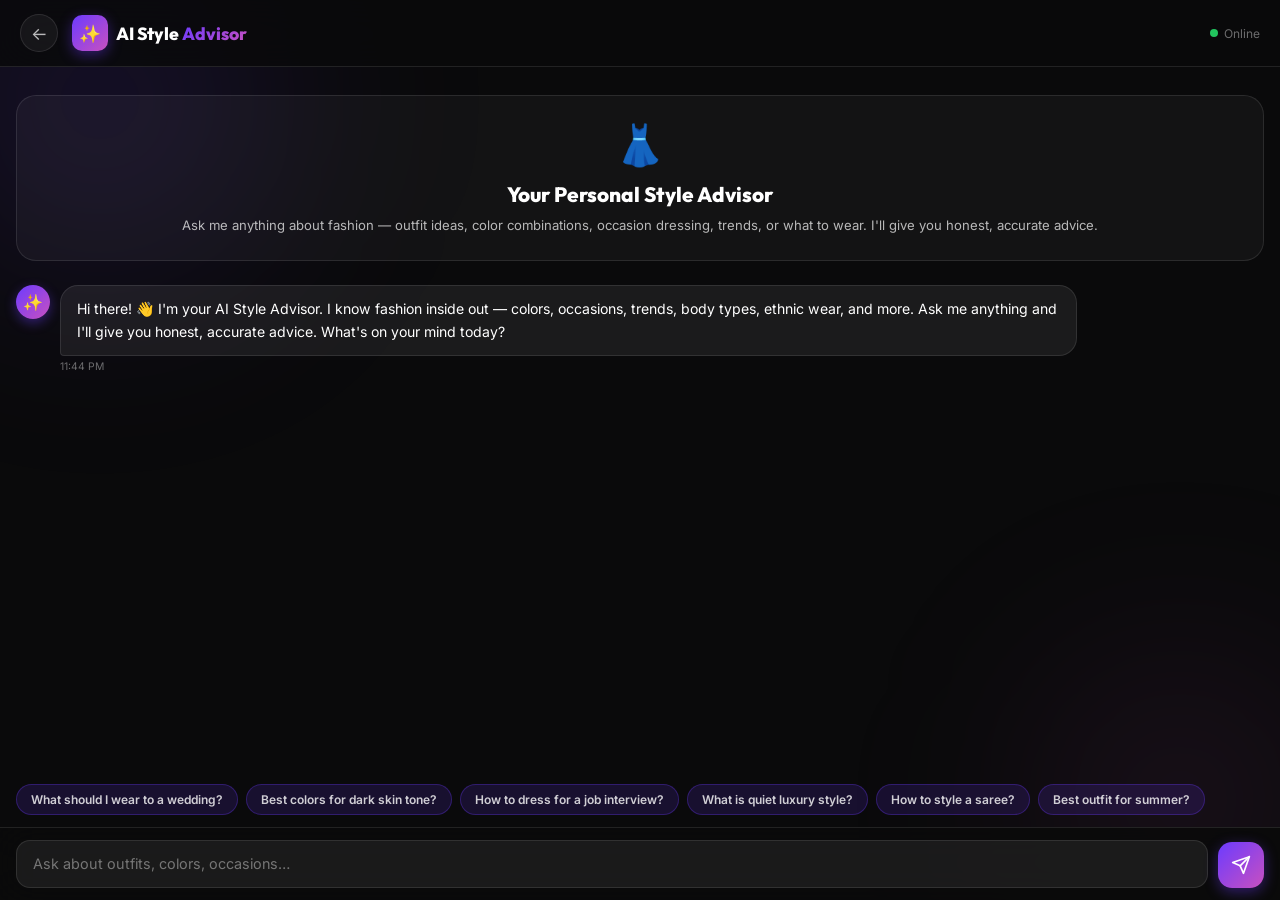
==== advisor.html @ 541b662a "✨ Add draggable AI Style Advisor chat page" ====
<!DOCTYPE html>
<html lang="en">
<head>
  <meta charset="UTF-8"/>
  <meta name="viewport" content="width=device-width, initial-scale=1.0"/>
  <title>AI Style Advisor — StyleHub</title>
  <link rel="preconnect" href="https://fonts.googleapis.com"/>
  <link href="https://fonts.googleapis.com/css2?family=Outfit:wght@400;600;700;800&family=Inter:wght@300;400;500;600&display=swap" rel="stylesheet"/>
  <style>
    *,*::before,*::after{box-sizing:border-box;margin:0;padding:0}
    :root{
      --primary:#6C3BFF;--accent:#C850C0;
      --grad:linear-gradient(135deg,#6C3BFF,#C850C0);
      --bg:#0a0a0b;--surface:rgba(255,255,255,0.05);
      --border:rgba(255,255,255,0.1);
      --text:#fff;--text2:rgba(255,255,255,0.7);--text3:rgba(255,255,255,0.4);
      --radius:16px;--font-head:'Outfit',sans-serif;--font-body:'Inter',sans-serif;
    }
    html,body{height:100%;font-family:var(--font-body);background:var(--bg);color:var(--text);}

    /* ── Background orbs ── */
    .bg-orb{position:fixed;border-radius:50%;filter:blur(100px);pointer-events:none;z-index:0;}
    .bg-orb-1{width:500px;height:500px;background:radial-gradient(circle,rgba(108,59,255,0.2),transparent 70%);top:-150px;left:-150px;}
    .bg-orb-2{width:400px;height:400px;background:radial-gradient(circle,rgba(200,80,192,0.15),transparent 70%);bottom:-100px;right:-100px;}

    /* ── Header ── */
    .adv-header{
      position:sticky;top:0;z-index:100;
      display:flex;align-items:center;gap:14px;
      padding:14px 20px;
      background:rgba(10,10,11,0.85);
      backdrop-filter:blur(20px);
      border-bottom:1px solid var(--border);
    }
    .adv-back{
      display:flex;align-items:center;justify-content:center;
      width:38px;height:38px;border-radius:50%;
      background:var(--surface);border:1px solid var(--border);
      color:var(--text2);font-size:1.1rem;cursor:pointer;
      text-decoration:none;transition:background 0.2s;
    }
    .adv-back:hover{background:rgba(108,59,255,0.2);}
    .adv-logo{display:flex;align-items:center;gap:8px;}
    .adv-logo-icon{
      width:36px;height:36px;border-radius:10px;
      background:var(--grad);display:flex;align-items:center;justify-content:center;
      font-size:1.1rem;box-shadow:0 4px 14px rgba(108,59,255,0.4);
    }
    .adv-logo-text{font-family:var(--font-head);font-size:1.1rem;font-weight:800;}
    .adv-logo-text span{background:var(--grad);-webkit-background-clip:text;-webkit-text-fill-color:transparent;background-clip:text;}
    .adv-status{margin-left:auto;display:flex;align-items:center;gap:6px;font-size:0.75rem;color:var(--text3);}
    .adv-dot{width:8px;height:8px;border-radius:50%;background:#22c55e;animation:pulse 2s infinite;}
    @keyframes pulse{0%,100%{opacity:1}50%{opacity:0.4}}

    /* ── Chat area ── */
    .adv-body{
      position:relative;z-index:1;
      display:flex;flex-direction:column;
      height:calc(100vh - 67px);
    }
    .chat-messages{
      flex:1;overflow-y:auto;padding:20px 16px;
      display:flex;flex-direction:column;gap:16px;
      scrollbar-width:thin;scrollbar-color:rgba(108,59,255,0.3) transparent;
    }
    .chat-messages::-webkit-scrollbar{width:4px;}
    .chat-messages::-webkit-scrollbar-thumb{background:rgba(108,59,255,0.3);border-radius:2px;}

    /* ── Messages ── */
    .msg{display:flex;gap:10px;max-width:85%;animation:msgIn 0.3s cubic-bezier(0.34,1.56,0.64,1);}
    @keyframes msgIn{from{opacity:0;transform:translateY(10px)}to{opacity:1;transform:translateY(0)}}
    .msg.user{align-self:flex-end;flex-direction:row-reverse;}
    .msg.bot{align-self:flex-start;}

    .msg-avatar{
      width:34px;height:34px;border-radius:50%;flex-shrink:0;
      display:flex;align-items:center;justify-content:center;font-size:1rem;
    }
    .msg.bot .msg-avatar{background:var(--grad);box-shadow:0 4px 12px rgba(108,59,255,0.4);}
    .msg.user .msg-avatar{background:rgba(255,255,255,0.1);border:1px solid var(--border);}

    .msg-bubble{
      padding:12px 16px;border-radius:18px;
      font-size:0.88rem;line-height:1.6;
    }
    .msg.bot .msg-bubble{
      background:rgba(255,255,255,0.07);
      border:1px solid var(--border);
      border-bottom-left-radius:4px;
      color:var(--text);
    }
    .msg.user .msg-bubble{
      background:var(--grad);
      border-bottom-right-radius:4px;
      color:#fff;
    }
    .msg-time{font-size:0.65rem;color:var(--text3);margin-top:4px;text-align:right;}
    .msg.bot .msg-time{text-align:left;}

    /* ── Typing indicator ── */
    .typing{display:flex;gap:5px;padding:14px 16px;align-items:center;}
    .typing span{width:7px;height:7px;border-radius:50%;background:rgba(255,255,255,0.4);animation:typingDot 1.2s infinite;}
    .typing span:nth-child(2){animation-delay:0.2s;}
    .typing span:nth-child(3){animation-delay:0.4s;}
    @keyframes typingDot{0%,60%,100%{transform:translateY(0)}30%{transform:translateY(-6px)}}

    /* ── Quick suggestions ── */
    .quick-chips{
      display:flex;flex-wrap:wrap;gap:8px;
      padding:0 16px 12px;
    }
    .quick-chip{
      padding:7px 14px;border-radius:999px;
      font-size:0.75rem;font-weight:600;font-family:var(--font-body);
      background:rgba(108,59,255,0.15);border:1px solid rgba(108,59,255,0.3);
      color:rgba(255,255,255,0.8);cursor:pointer;
      transition:background 0.2s,transform 0.2s;
    }
    .quick-chip:hover{background:rgba(108,59,255,0.35);transform:translateY(-1px);}

    /* ── Input bar ── */
    .chat-input-bar{
      padding:12px 16px;
      background:rgba(10,10,11,0.9);
      backdrop-filter:blur(20px);
      border-top:1px solid var(--border);
      display:flex;gap:10px;align-items:flex-end;
    }
    .chat-input{
      flex:1;background:rgba(255,255,255,0.07);
      border:1.5px solid var(--border);border-radius:14px;
      padding:12px 16px;font-size:0.9rem;font-family:var(--font-body);
      color:#fff;outline:none;resize:none;max-height:120px;min-height:46px;
      transition:border-color 0.2s;line-height:1.5;
    }
    .chat-input::placeholder{color:var(--text3);}
    .chat-input:focus{border-color:var(--primary);}
    .send-btn{
      width:46px;height:46px;border-radius:14px;flex-shrink:0;
      background:var(--grad);border:none;cursor:pointer;
      display:flex;align-items:center;justify-content:center;
      box-shadow:0 4px 14px rgba(108,59,255,0.4);
      transition:transform 0.2s,box-shadow 0.2s;
    }
    .send-btn:hover{transform:scale(1.08);box-shadow:0 6px 20px rgba(108,59,255,0.6);}
    .send-btn svg{width:20px;height:20px;fill:none;stroke:#fff;stroke-width:2;stroke-linecap:round;stroke-linejoin:round;}

    /* ── Welcome card ── */
    .welcome-card{
      background:rgba(255,255,255,0.04);border:1px solid var(--border);
      border-radius:20px;padding:24px;margin:8px 0;text-align:center;
    }
    .welcome-card .wc-icon{font-size:2.5rem;margin-bottom:12px;}
    .welcome-card h2{font-family:var(--font-head);font-size:1.3rem;font-weight:800;margin-bottom:8px;}
    .welcome-card p{font-size:0.82rem;color:var(--text2);line-height:1.6;}
  </style>
</head>
<body>
  <div class="bg-orb bg-orb-1"></div>
  <div class="bg-orb bg-orb-2"></div>

  <header class="adv-header">
    <a href="index.html" class="adv-back">←</a>
    <div class="adv-logo">
      <div class="adv-logo-icon">✨</div>
      <div class="adv-logo-text">AI Style <span>Advisor</span></div>
    </div>
    <div class="adv-status">
      <div class="adv-dot"></div>
      Online
    </div>
  </header>

  <div class="adv-body">
    <div class="chat-messages" id="chat-messages">
      <div class="welcome-card">
        <div class="wc-icon">👗</div>
        <h2>Your Personal Style Advisor</h2>
        <p>Ask me anything about fashion — outfit ideas, color combinations, occasion dressing, trends, or what to wear. I'll give you honest, accurate advice.</p>
      </div>
    </div>

    <div class="quick-chips" id="quick-chips">
      <button class="quick-chip" onclick="sendQuick(this)">What should I wear to a wedding?</button>
      <button class="quick-chip" onclick="sendQuick(this)">Best colors for dark skin tone?</button>
      <button class="quick-chip" onclick="sendQuick(this)">How to dress for a job interview?</button>
      <button class="quick-chip" onclick="sendQuick(this)">What is quiet luxury style?</button>
      <button class="quick-chip" onclick="sendQuick(this)">How to style a saree?</button>
      <button class="quick-chip" onclick="sendQuick(this)">Best outfit for summer?</button>
    </div>

    <div class="chat-input-bar">
      <textarea class="chat-input" id="chat-input" placeholder="Ask about outfits, colors, occasions…" rows="1"></textarea>
      <button class="send-btn" onclick="sendMessage()" id="send-btn">
        <svg viewBox="0 0 24 24"><line x1="22" y1="2" x2="11" y2="13"/><polygon points="22 2 15 22 11 13 2 9 22 2"/></svg>
      </button>
    </div>
  </div>

  <script>
    const input = document.getElementById('chat-input');
    const messagesEl = document.getElementById('chat-messages');

    // Auto-resize textarea
    input.addEventListener('input', () => {
      input.style.height = 'auto';
      input.style.height = Math.min(input.scrollHeight, 120) + 'px';
    });
    input.addEventListener('keydown', e => {
      if (e.key === 'Enter' && !e.shiftKey) { e.preventDefault(); sendMessage(); }
    });

    function sendQuick(btn) {
      input.value = btn.textContent;
      document.getElementById('quick-chips').style.display = 'none';
      sendMessage();
    }

    function sendMessage() {
      const text = input.value.trim();
      if (!text) return;
      appendMsg('user', text);
      input.value = '';
      input.style.height = 'auto';
      showTyping();
      setTimeout(() => {
        removeTyping();
        const reply = getReply(text);
        appendMsg('bot', reply);
      }, 900 + Math.random() * 600);
    }

    function appendMsg(role, text) {
      const now = new Date().toLocaleTimeString([], {hour:'2-digit',minute:'2-digit'});
      const div = document.createElement('div');
      div.className = `msg ${role}`;
      div.innerHTML = `
        <div class="msg-avatar">${role === 'bot' ? '✨' : '👤'}</div>
        <div>
          <div class="msg-bubble">${text}</div>
          <div class="msg-time">${now}</div>
        </div>`;
      messagesEl.appendChild(div);
      messagesEl.scrollTop = messagesEl.scrollHeight;
    }

    function showTyping() {
      const div = document.createElement('div');
      div.className = 'msg bot'; div.id = 'typing-msg';
      div.innerHTML = `<div class="msg-avatar">✨</div><div class="msg-bubble"><div class="typing"><span></span><span></span><span></span></div></div>`;
      messagesEl.appendChild(div);
      messagesEl.scrollTop = messagesEl.scrollHeight;
    }
    function removeTyping() {
      const t = document.getElementById('typing-msg');
      if (t) t.remove();
    }

    // ── Fashion Knowledge Base ──
    function getReply(q) {
      const query = q.toLowerCase();

      // Wedding
      if (query.includes('wedding')) {
        if (query.includes('guest')) return "As a wedding guest, avoid white, ivory, or cream — those are reserved for the bride. Great choices: dusty rose, sage green, navy, burgundy, or gold. For Indian weddings, opt for vibrant ethnic wear like lehengas, sarees, or sherwanis. For Western weddings, a midi dress or a tailored suit works perfectly.";
        return "For a wedding, choose elegant and occasion-appropriate attire. Women: sarees, lehengas, anarkalis, or formal gowns depending on the wedding type. Men: sherwanis for Indian weddings, suits or tuxedos for Western. Avoid casual wear, jeans, or overly casual prints. Stick to rich, festive colors.";
      }

      // Job interview
      if (query.includes('interview') || query.includes('job')) {
        return "For a job interview, dress one level above the company's dress code. For corporate roles: formal suit in navy, charcoal, or black. For creative roles: smart casual — tailored trousers, a neat shirt or blouse. Avoid loud prints, excessive accessories, or casual wear. Clean, well-fitted clothes signal professionalism and confidence.";
      }

      // Colors for skin tone
      if (query.includes('dark skin') || query.includes('dark tone') || query.includes('brown skin')) {
        return "For dark skin tones, these colors look absolutely stunning:\n\n✅ Rich jewel tones: emerald green, royal blue, deep purple, burgundy\n✅ Warm earth tones: terracotta, mustard, burnt orange, camel\n✅ Bright pops: coral, fuchsia, cobalt, lime green\n✅ Classic white and ivory — creates beautiful contrast\n\nAvoid: very dark navy or black on black — it can lose definition. Pastels can work but choose saturated versions.";
      }
      if (query.includes('fair skin') || query.includes('light skin') || query.includes('pale')) {
        return "For fair/light skin tones, these colors work beautifully:\n\n✅ Cool tones: navy, cobalt blue, forest green, burgundy, plum\n✅ Warm tones: coral, peach, warm red, camel\n✅ Pastels: blush pink, lavender, mint — very flattering\n\nAvoid: very pale yellows or beiges close to your skin tone — they can wash you out. High contrast colors like black and white are always a safe bet.";
      }

      // Quiet luxury
      if (query.includes('quiet luxury') || query.includes('old money')) {
        return "Quiet Luxury (also called 'Old Money' aesthetic) is about understated elegance:\n\n🎯 Key pieces: cashmere sweaters, tailored trousers, crisp white shirts, loafers, minimal leather bags\n🎨 Color palette: beige, camel, ivory, cream, navy, grey, white — no loud prints or logos\n✂️ Fit is everything — clothes should be perfectly tailored\n🚫 No visible logos, no flashy branding\n\nBrands that nail this: Loro Piana, The Row, Brunello Cucinelli. Budget alternatives: Uniqlo, Massimo Dutti, Mango.";
      }

      // Saree styling
      if (query.includes('saree') || query.includes('sari')) {
        return "Saree styling tips:\n\n👗 Draping: The Nivi drape (Andhra style) is the most common and universally flattering. For a modern look, try the butterfly or dhoti drape.\n\n👚 Blouse: A well-fitted blouse is key. Deep back, off-shoulder, or crop blouse styles are trending.\n\n💄 Accessories: Keep jewelry minimal if the saree is heavy. Statement earrings work best.\n\n👠 Footwear: Heels elongate the silhouette. Block heels are comfortable for long events.\n\n🎨 Color tip: Contrast your blouse with the saree — e.g., a red saree with a gold or black blouse.";
      }

      // Summer outfits
      if (query.includes('summer')) {
        return "Best summer outfit ideas:\n\n☀️ Fabrics: Linen, cotton, chambray — breathable and sweat-resistant\n🎨 Colors: White, sky blue, coral, mint, yellow, pastels\n\nFor women: Flowy midi dresses, linen co-ord sets, cotton kurtas, shorts + breezy tops\nFor men: Linen shirts (half-tucked), cotton polos, chino shorts, light-wash jeans\n\n🚫 Avoid: Polyester, dark heavy fabrics, tight synthetic clothing — they trap heat.\n\nPro tip: A white linen shirt is the single most versatile summer piece you can own.";
      }

      // Color combinations
      if (query.includes('color') || query.includes('colour') || query.includes('combination') || query.includes('palette')) {
        return "Top color combination rules:\n\n🎨 Complementary (opposite on wheel): Blue + Orange, Purple + Yellow, Red + Green — bold and high contrast\n\n🌈 Analogous (neighbors on wheel): Blue + Purple + Pink — harmonious and cohesive\n\n⚫ Neutral base: Build around white, black, navy, or beige — then add one accent color\n\n🔢 Rule of Three: Max 3 colors per outfit. One dominant (60%), one secondary (30%), one accent (10%)\n\n✨ Monochromatic: Same color in different shades — always looks intentional and polished";
      }

      // Casual outfit
      if (query.includes('casual')) {
        return "Casual outfit formula that always works:\n\n👕 Top: Plain tee, oversized shirt, or casual blouse\n👖 Bottom: Well-fitted jeans, chinos, or casual trousers\n👟 Shoes: White sneakers, loafers, or clean casual shoes\n\nElevate it: Add a denim jacket, a minimal watch, or a crossbody bag.\n\n🎨 Color tip: Stick to neutrals (white, grey, navy, black) for the base — then add one color pop through accessories or a layer.";
      }

      // Formal outfit
      if (query.includes('formal') || query.includes('office') || query.includes('work')) {
        return "Formal/office dressing guide:\n\n👔 Men: Tailored suit (navy or charcoal), crisp white or light blue shirt, leather shoes, minimal tie. Fit is everything.\n\n👗 Women: Tailored blazer + trousers, pencil skirt + blouse, or a structured midi dress. Stick to neutral or muted tones.\n\n🎨 Colors: Navy, charcoal, black, white, grey, burgundy — professional and authoritative\n\n🚫 Avoid: Loud prints, casual sneakers, excessive jewelry, wrinkled clothes\n\n💡 Pro tip: A well-fitted blazer is the single most powerful piece in any professional wardrobe.";
      }

      // Body type
      if (query.includes('body type') || query.includes('pear') || query.includes('apple') || query.includes('hourglass') || query.includes('rectangle')) {
        return "Dressing for your body type:\n\n⌛ Hourglass: Wrap dresses, fitted tops, belted styles — highlight your waist\n🍐 Pear (wider hips): A-line skirts, wide-leg trousers, structured shoulders — balance upper and lower\n🍎 Apple (fuller midsection): Empire waist, flowy tops, V-necks, straight-leg trousers — elongate the torso\n📏 Rectangle (straight): Peplum tops, ruffles, belted outfits — create curves\n\nRemember: These are guidelines, not rules. Wear what makes YOU feel confident.";
      }

      // Accessories
      if (query.includes('accessori') || query.includes('jewel') || query.includes('bag') || query.includes('watch')) {
        return "Accessory rules:\n\n💎 Less is more: If your outfit is bold/printed, keep accessories minimal. If your outfit is simple, go statement.\n\n👜 Bag: Match the formality — clutch for evening, tote for work, crossbody for casual\n\n⌚ Watch: A clean minimal watch elevates any outfit instantly\n\n📿 Jewelry: Mix metals carefully — gold with warm tones, silver with cool tones. Don't mix gold and silver unless intentional.\n\n🎨 Color: Accessories should complement, not compete with your outfit.";
      }

      // Trends 2025/2026
      if (query.includes('trend') || query.includes('2025') || query.includes('2026') || query.includes('fashion now')) {
        return "Top fashion trends right now (2025-2026):\n\n1. 🤫 Quiet Luxury — Understated, logo-free, high-quality basics\n2. 💊 Dopamine Dressing — Bold, saturated colors that boost mood\n3. 🌿 Eco Chic — Sustainable fabrics, earthy tones (sage, terracotta, sand)\n4. 🏕️ Gorpcore — Outdoor utility meets street style (cargo, technical fabrics)\n5. 👗 Sheer & Layering — Transparent fabrics layered over basics\n6. 🪡 Texture Play — Mixing textures (leather + knit, silk + denim)\n7. 👖 Wide-leg everything — Wide-leg trousers, jeans, and palazzo pants";
      }

      // Ethnic wear
      if (query.includes('ethnic') || query.includes('kurta') || query.includes('lehenga') || query.includes('sherwani') || query.includes('indian')) {
        return "Indian ethnic wear guide:\n\n👗 Women:\n• Saree — timeless, for all occasions\n• Lehenga — weddings and festive events\n• Anarkali — elegant, suits all body types\n• Kurta + palazzo — modern ethnic casual\n\n👔 Men:\n• Sherwani — weddings and formal events\n• Kurta + churidar — festive and semi-formal\n• Nehru jacket over shirt — smart ethnic casual\n\n🎨 Festive colors: Red, gold, emerald, royal blue, maroon, mustard\n💡 Tip: Contrast your dupatta or stole with the main outfit for a polished look.";
      }

      // What to wear
      if (query.includes('what to wear') || query.includes('what should i wear') || query.includes('outfit idea')) {
        return "To give you the best outfit advice, tell me:\n\n1. 📅 What's the occasion? (casual, work, wedding, party, date, etc.)\n2. 🌡️ What's the weather/season?\n3. 👤 Your gender preference?\n4. 🎨 Any color preferences?\n\nOr just describe the situation and I'll give you a complete outfit recommendation!";
      }

      // Denim
      if (query.includes('denim') || query.includes('jeans')) {
        return "Denim styling guide:\n\n👖 Jeans fits:\n• Slim fit — versatile, works for casual and smart casual\n• Wide-leg — trendy, pair with fitted top\n• Straight leg — the most universally flattering\n• Skinny — best with oversized tops or longline jackets\n\n🎨 Washes:\n• Light wash — casual, summer-friendly\n• Dark wash — more formal, slimming effect\n• Black denim — dressier, can go semi-formal\n\n💡 Golden rule: One denim piece at a time. Don't double denim unless you're very intentional about it.";
      }

      // Shoes / footwear
      if (query.includes('shoe') || query.includes('footwear') || query.includes('sneaker') || query.includes('heel') || query.includes('boot')) {
        return "Footwear guide:\n\n👟 White sneakers — the most versatile shoe ever. Works with everything.\n👞 Loafers — smart casual, great for office and casual alike\n👠 Block heels — comfortable and stylish for events\n👢 Ankle boots — elevate any casual or smart casual outfit\n🥿 Ballet flats — feminine, comfortable, great for daily wear\n\n🎨 Color rule:\n• Nude/beige shoes — elongate legs, go with everything\n• White shoes — fresh and modern\n• Black shoes — formal and versatile\n• Metallic (gold/silver) — evening and festive";
      }

      // Default intelligent response
      const defaults = [
        `Great question about "${q}"! Here's my honest advice: Fashion is about expressing yourself confidently. Start with fit — well-fitted clothes in any style look better than expensive ill-fitting ones. Build a capsule wardrobe of neutral basics (white shirt, dark jeans, black trousers, navy blazer) and add personality through accessories and one statement piece per outfit. What specific aspect would you like to explore further?`,
        `For "${q}", the key principles are: 1) Fit over brand — always. 2) Build on neutrals, accent with color. 3) Dress for the occasion but make it yours. 4) Quality over quantity. Can you give me more details about your specific situation so I can give you more targeted advice?`,
        `Regarding "${q}" — I want to give you accurate advice. Could you tell me more? For example: What's the occasion, your body type preference, or the specific style you're going for? The more context you give me, the better I can help you nail the look.`
      ];
      return defaults[Math.floor(Math.random() * defaults.length)];
    }

    // Send welcome message on load
    window.addEventListener('load', () => {
      const user = JSON.parse(localStorage.getItem('sh_user') || 'null');
      const name = user ? user.name : 'there';
      setTimeout(() => {
        appendMsg('bot', `Hi ${name}! 👋 I'm your AI Style Advisor. I know fashion inside out — colors, occasions, trends, body types, ethnic wear, and more. Ask me anything and I'll give you honest, accurate advice. What's on your mind today?`);
      }, 400);
    });
  </script>
</body>
</html>
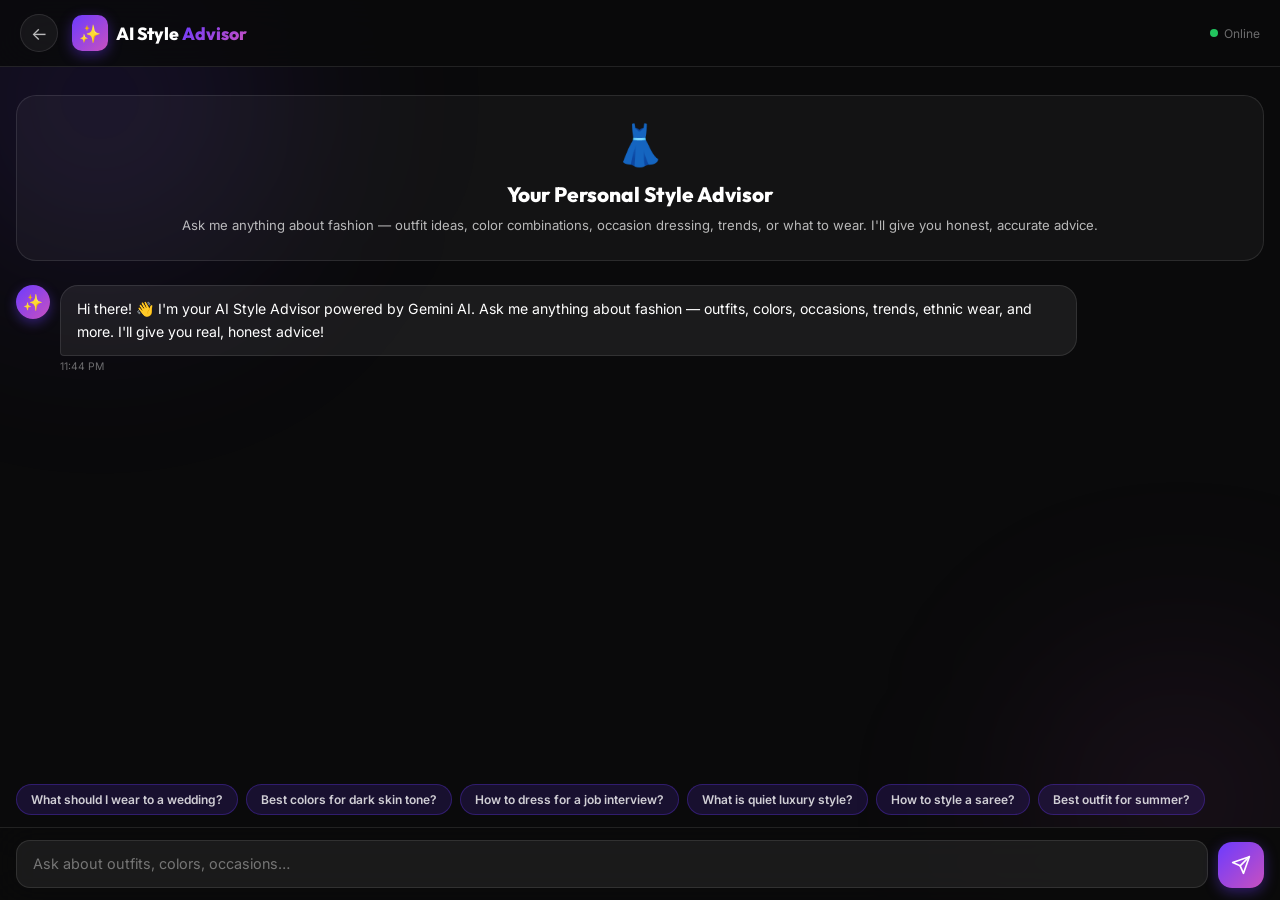
==== commit 24463c53: "Upgrade AI advisor to real Gemini AI" ====
--- a/advisor.html
+++ b/advisor.html
@@ -198,10 +198,23 @@
   </div>
 
   <script>
+    // ── PASTE YOUR GEMINI API KEY HERE ──
+    const API_KEY = 'PASTE_YOUR_KEY_HERE';
+    const API_URL = `https://generativelanguage.googleapis.com/v1beta/models/gemini-2.0-flash:generateContent?key=${API_KEY}`;
+
     const input = document.getElementById('chat-input');
     const messagesEl = document.getElementById('chat-messages');
 
-    // Auto-resize textarea
+    // Conversation history for context
+    const history = [];
+
+    // System prompt — makes Gemini behave as a fashion advisor only
+    const SYSTEM = `You are StyleHub AI, an expert fashion stylist and personal style advisor built into the StyleHub app. 
+You ONLY answer questions related to fashion, clothing, outfits, style, color combinations, occasion dressing, trends, accessories, fabrics, body types, ethnic wear, and personal styling.
+If someone asks about anything unrelated to fashion or style, politely say: "I'm your fashion advisor — I can only help with style, outfits, and fashion questions! 👗"
+Be friendly, specific, practical, and honest. Never make up brands or prices. Use emojis naturally. Keep replies concise but complete.
+Always give actionable advice the user can apply immediately.`;
+
     input.addEventListener('input', () => {
       input.style.height = 'auto';
       input.style.height = Math.min(input.scrollHeight, 120) + 'px';
@@ -216,22 +229,42 @@
       sendMessage();
     }
 
-    function sendMessage() {
+    async function sendMessage() {
       const text = input.value.trim();
       if (!text) return;
       appendMsg('user', text);
       input.value = '';
       input.style.height = 'auto';
+      history.push({ role: 'user', parts: [{ text }] });
       showTyping();
-      setTimeout(() => {
+
+      try {
+        const res = await fetch(API_URL, {
+          method: 'POST',
+          headers: { 'Content-Type': 'application/json' },
+          body: JSON.stringify({
+            system_instruction: { parts: [{ text: SYSTEM }] },
+            contents: history
+          })
+        });
+        const data = await res.json();
         removeTyping();
-        const reply = getReply(text);
-        appendMsg('bot', reply);
-      }, 900 + Math.random() * 600);
+
+        if (data.candidates && data.candidates[0]) {
+          const reply = data.candidates[0].content.parts[0].text;
+          history.push({ role: 'model', parts: [{ text: reply }] });
+          appendMsg('bot', reply.replace(/\n/g, '<br>'));
+        } else {
+          appendMsg('bot', "Sorry, I couldn't get a response. Please try again.");
+        }
+      } catch (err) {
+        removeTyping();
+        appendMsg('bot', "Connection error. Please check your internet and try again.");
+      }
     }
 
     function appendMsg(role, text) {
-      const now = new Date().toLocaleTimeString([], {hour:'2-digit',minute:'2-digit'});
+      const now = new Date().toLocaleTimeString([], { hour: '2-digit', minute: '2-digit' });
       const div = document.createElement('div');
       div.className = `msg ${role}`;
       div.innerHTML = `
@@ -251,114 +284,19 @@
       messagesEl.appendChild(div);
       messagesEl.scrollTop = messagesEl.scrollHeight;
     }
+
     function removeTyping() {
       const t = document.getElementById('typing-msg');
       if (t) t.remove();
     }
 
-    // ── Fashion Knowledge Base ──
-    function getReply(q) {
-      const query = q.toLowerCase();
-
-      // Wedding
-      if (query.includes('wedding')) {
-        if (query.includes('guest')) return "As a wedding guest, avoid white, ivory, or cream — those are reserved for the bride. Great choices: dusty rose, sage green, navy, burgundy, or gold. For Indian weddings, opt for vibrant ethnic wear like lehengas, sarees, or sherwanis. For Western weddings, a midi dress or a tailored suit works perfectly.";
-        return "For a wedding, choose elegant and occasion-appropriate attire. Women: sarees, lehengas, anarkalis, or formal gowns depending on the wedding type. Men: sherwanis for Indian weddings, suits or tuxedos for Western. Avoid casual wear, jeans, or overly casual prints. Stick to rich, festive colors.";
-      }
-
-      // Job interview
-      if (query.includes('interview') || query.includes('job')) {
-        return "For a job interview, dress one level above the company's dress code. For corporate roles: formal suit in navy, charcoal, or black. For creative roles: smart casual — tailored trousers, a neat shirt or blouse. Avoid loud prints, excessive accessories, or casual wear. Clean, well-fitted clothes signal professionalism and confidence.";
-      }
-
-      // Colors for skin tone
-      if (query.includes('dark skin') || query.includes('dark tone') || query.includes('brown skin')) {
-        return "For dark skin tones, these colors look absolutely stunning:\n\n✅ Rich jewel tones: emerald green, royal blue, deep purple, burgundy\n✅ Warm earth tones: terracotta, mustard, burnt orange, camel\n✅ Bright pops: coral, fuchsia, cobalt, lime green\n✅ Classic white and ivory — creates beautiful contrast\n\nAvoid: very dark navy or black on black — it can lose definition. Pastels can work but choose saturated versions.";
-      }
-      if (query.includes('fair skin') || query.includes('light skin') || query.includes('pale')) {
-        return "For fair/light skin tones, these colors work beautifully:\n\n✅ Cool tones: navy, cobalt blue, forest green, burgundy, plum\n✅ Warm tones: coral, peach, warm red, camel\n✅ Pastels: blush pink, lavender, mint — very flattering\n\nAvoid: very pale yellows or beiges close to your skin tone — they can wash you out. High contrast colors like black and white are always a safe bet.";
-      }
-
-      // Quiet luxury
-      if (query.includes('quiet luxury') || query.includes('old money')) {
-        return "Quiet Luxury (also called 'Old Money' aesthetic) is about understated elegance:\n\n🎯 Key pieces: cashmere sweaters, tailored trousers, crisp white shirts, loafers, minimal leather bags\n🎨 Color palette: beige, camel, ivory, cream, navy, grey, white — no loud prints or logos\n✂️ Fit is everything — clothes should be perfectly tailored\n🚫 No visible logos, no flashy branding\n\nBrands that nail this: Loro Piana, The Row, Brunello Cucinelli. Budget alternatives: Uniqlo, Massimo Dutti, Mango.";
-      }
-
-      // Saree styling
-      if (query.includes('saree') || query.includes('sari')) {
-        return "Saree styling tips:\n\n👗 Draping: The Nivi drape (Andhra style) is the most common and universally flattering. For a modern look, try the butterfly or dhoti drape.\n\n👚 Blouse: A well-fitted blouse is key. Deep back, off-shoulder, or crop blouse styles are trending.\n\n💄 Accessories: Keep jewelry minimal if the saree is heavy. Statement earrings work best.\n\n👠 Footwear: Heels elongate the silhouette. Block heels are comfortable for long events.\n\n🎨 Color tip: Contrast your blouse with the saree — e.g., a red saree with a gold or black blouse.";
-      }
-
-      // Summer outfits
-      if (query.includes('summer')) {
-        return "Best summer outfit ideas:\n\n☀️ Fabrics: Linen, cotton, chambray — breathable and sweat-resistant\n🎨 Colors: White, sky blue, coral, mint, yellow, pastels\n\nFor women: Flowy midi dresses, linen co-ord sets, cotton kurtas, shorts + breezy tops\nFor men: Linen shirts (half-tucked), cotton polos, chino shorts, light-wash jeans\n\n🚫 Avoid: Polyester, dark heavy fabrics, tight synthetic clothing — they trap heat.\n\nPro tip: A white linen shirt is the single most versatile summer piece you can own.";
-      }
-
-      // Color combinations
-      if (query.includes('color') || query.includes('colour') || query.includes('combination') || query.includes('palette')) {
-        return "Top color combination rules:\n\n🎨 Complementary (opposite on wheel): Blue + Orange, Purple + Yellow, Red + Green — bold and high contrast\n\n🌈 Analogous (neighbors on wheel): Blue + Purple + Pink — harmonious and cohesive\n\n⚫ Neutral base: Build around white, black, navy, or beige — then add one accent color\n\n🔢 Rule of Three: Max 3 colors per outfit. One dominant (60%), one secondary (30%), one accent (10%)\n\n✨ Monochromatic: Same color in different shades — always looks intentional and polished";
-      }
-
-      // Casual outfit
-      if (query.includes('casual')) {
-        return "Casual outfit formula that always works:\n\n👕 Top: Plain tee, oversized shirt, or casual blouse\n👖 Bottom: Well-fitted jeans, chinos, or casual trousers\n👟 Shoes: White sneakers, loafers, or clean casual shoes\n\nElevate it: Add a denim jacket, a minimal watch, or a crossbody bag.\n\n🎨 Color tip: Stick to neutrals (white, grey, navy, black) for the base — then add one color pop through accessories or a layer.";
-      }
-
-      // Formal outfit
-      if (query.includes('formal') || query.includes('office') || query.includes('work')) {
-        return "Formal/office dressing guide:\n\n👔 Men: Tailored suit (navy or charcoal), crisp white or light blue shirt, leather shoes, minimal tie. Fit is everything.\n\n👗 Women: Tailored blazer + trousers, pencil skirt + blouse, or a structured midi dress. Stick to neutral or muted tones.\n\n🎨 Colors: Navy, charcoal, black, white, grey, burgundy — professional and authoritative\n\n🚫 Avoid: Loud prints, casual sneakers, excessive jewelry, wrinkled clothes\n\n💡 Pro tip: A well-fitted blazer is the single most powerful piece in any professional wardrobe.";
-      }
-
-      // Body type
-      if (query.includes('body type') || query.includes('pear') || query.includes('apple') || query.includes('hourglass') || query.includes('rectangle')) {
-        return "Dressing for your body type:\n\n⌛ Hourglass: Wrap dresses, fitted tops, belted styles — highlight your waist\n🍐 Pear (wider hips): A-line skirts, wide-leg trousers, structured shoulders — balance upper and lower\n🍎 Apple (fuller midsection): Empire waist, flowy tops, V-necks, straight-leg trousers — elongate the torso\n📏 Rectangle (straight): Peplum tops, ruffles, belted outfits — create curves\n\nRemember: These are guidelines, not rules. Wear what makes YOU feel confident.";
-      }
-
-      // Accessories
-      if (query.includes('accessori') || query.includes('jewel') || query.includes('bag') || query.includes('watch')) {
-        return "Accessory rules:\n\n💎 Less is more: If your outfit is bold/printed, keep accessories minimal. If your outfit is simple, go statement.\n\n👜 Bag: Match the formality — clutch for evening, tote for work, crossbody for casual\n\n⌚ Watch: A clean minimal watch elevates any outfit instantly\n\n📿 Jewelry: Mix metals carefully — gold with warm tones, silver with cool tones. Don't mix gold and silver unless intentional.\n\n🎨 Color: Accessories should complement, not compete with your outfit.";
-      }
-
-      // Trends 2025/2026
-      if (query.includes('trend') || query.includes('2025') || query.includes('2026') || query.includes('fashion now')) {
-        return "Top fashion trends right now (2025-2026):\n\n1. 🤫 Quiet Luxury — Understated, logo-free, high-quality basics\n2. 💊 Dopamine Dressing — Bold, saturated colors that boost mood\n3. 🌿 Eco Chic — Sustainable fabrics, earthy tones (sage, terracotta, sand)\n4. 🏕️ Gorpcore — Outdoor utility meets street style (cargo, technical fabrics)\n5. 👗 Sheer & Layering — Transparent fabrics layered over basics\n6. 🪡 Texture Play — Mixing textures (leather + knit, silk + denim)\n7. 👖 Wide-leg everything — Wide-leg trousers, jeans, and palazzo pants";
-      }
-
-      // Ethnic wear
-      if (query.includes('ethnic') || query.includes('kurta') || query.includes('lehenga') || query.includes('sherwani') || query.includes('indian')) {
-        return "Indian ethnic wear guide:\n\n👗 Women:\n• Saree — timeless, for all occasions\n• Lehenga — weddings and festive events\n• Anarkali — elegant, suits all body types\n• Kurta + palazzo — modern ethnic casual\n\n👔 Men:\n• Sherwani — weddings and formal events\n• Kurta + churidar — festive and semi-formal\n• Nehru jacket over shirt — smart ethnic casual\n\n🎨 Festive colors: Red, gold, emerald, royal blue, maroon, mustard\n💡 Tip: Contrast your dupatta or stole with the main outfit for a polished look.";
-      }
-
-      // What to wear
-      if (query.includes('what to wear') || query.includes('what should i wear') || query.includes('outfit idea')) {
-        return "To give you the best outfit advice, tell me:\n\n1. 📅 What's the occasion? (casual, work, wedding, party, date, etc.)\n2. 🌡️ What's the weather/season?\n3. 👤 Your gender preference?\n4. 🎨 Any color preferences?\n\nOr just describe the situation and I'll give you a complete outfit recommendation!";
-      }
-
-      // Denim
-      if (query.includes('denim') || query.includes('jeans')) {
-        return "Denim styling guide:\n\n👖 Jeans fits:\n• Slim fit — versatile, works for casual and smart casual\n• Wide-leg — trendy, pair with fitted top\n• Straight leg — the most universally flattering\n• Skinny — best with oversized tops or longline jackets\n\n🎨 Washes:\n• Light wash — casual, summer-friendly\n• Dark wash — more formal, slimming effect\n• Black denim — dressier, can go semi-formal\n\n💡 Golden rule: One denim piece at a time. Don't double denim unless you're very intentional about it.";
-      }
-
-      // Shoes / footwear
-      if (query.includes('shoe') || query.includes('footwear') || query.includes('sneaker') || query.includes('heel') || query.includes('boot')) {
-        return "Footwear guide:\n\n👟 White sneakers — the most versatile shoe ever. Works with everything.\n👞 Loafers — smart casual, great for office and casual alike\n👠 Block heels — comfortable and stylish for events\n👢 Ankle boots — elevate any casual or smart casual outfit\n🥿 Ballet flats — feminine, comfortable, great for daily wear\n\n🎨 Color rule:\n• Nude/beige shoes — elongate legs, go with everything\n• White shoes — fresh and modern\n• Black shoes — formal and versatile\n• Metallic (gold/silver) — evening and festive";
-      }
-
-      // Default intelligent response
-      const defaults = [
-        `Great question about "${q}"! Here's my honest advice: Fashion is about expressing yourself confidently. Start with fit — well-fitted clothes in any style look better than expensive ill-fitting ones. Build a capsule wardrobe of neutral basics (white shirt, dark jeans, black trousers, navy blazer) and add personality through accessories and one statement piece per outfit. What specific aspect would you like to explore further?`,
-        `For "${q}", the key principles are: 1) Fit over brand — always. 2) Build on neutrals, accent with color. 3) Dress for the occasion but make it yours. 4) Quality over quantity. Can you give me more details about your specific situation so I can give you more targeted advice?`,
-        `Regarding "${q}" — I want to give you accurate advice. Could you tell me more? For example: What's the occasion, your body type preference, or the specific style you're going for? The more context you give me, the better I can help you nail the look.`
-      ];
-      return defaults[Math.floor(Math.random() * defaults.length)];
-    }
-
-    // Send welcome message on load
     window.addEventListener('load', () => {
       const user = JSON.parse(localStorage.getItem('sh_user') || 'null');
       const name = user ? user.name : 'there';
       setTimeout(() => {
-        appendMsg('bot', `Hi ${name}! 👋 I'm your AI Style Advisor. I know fashion inside out — colors, occasions, trends, body types, ethnic wear, and more. Ask me anything and I'll give you honest, accurate advice. What's on your mind today?`);
+        const welcome = `Hi ${name}! 👋 I'm your AI Style Advisor powered by Gemini AI. Ask me anything about fashion — outfits, colors, occasions, trends, ethnic wear, and more. I'll give you real, honest advice!`;
+        appendMsg('bot', welcome);
+        history.push({ role: 'model', parts: [{ text: welcome }] });
       }, 400);
     });
   </script>
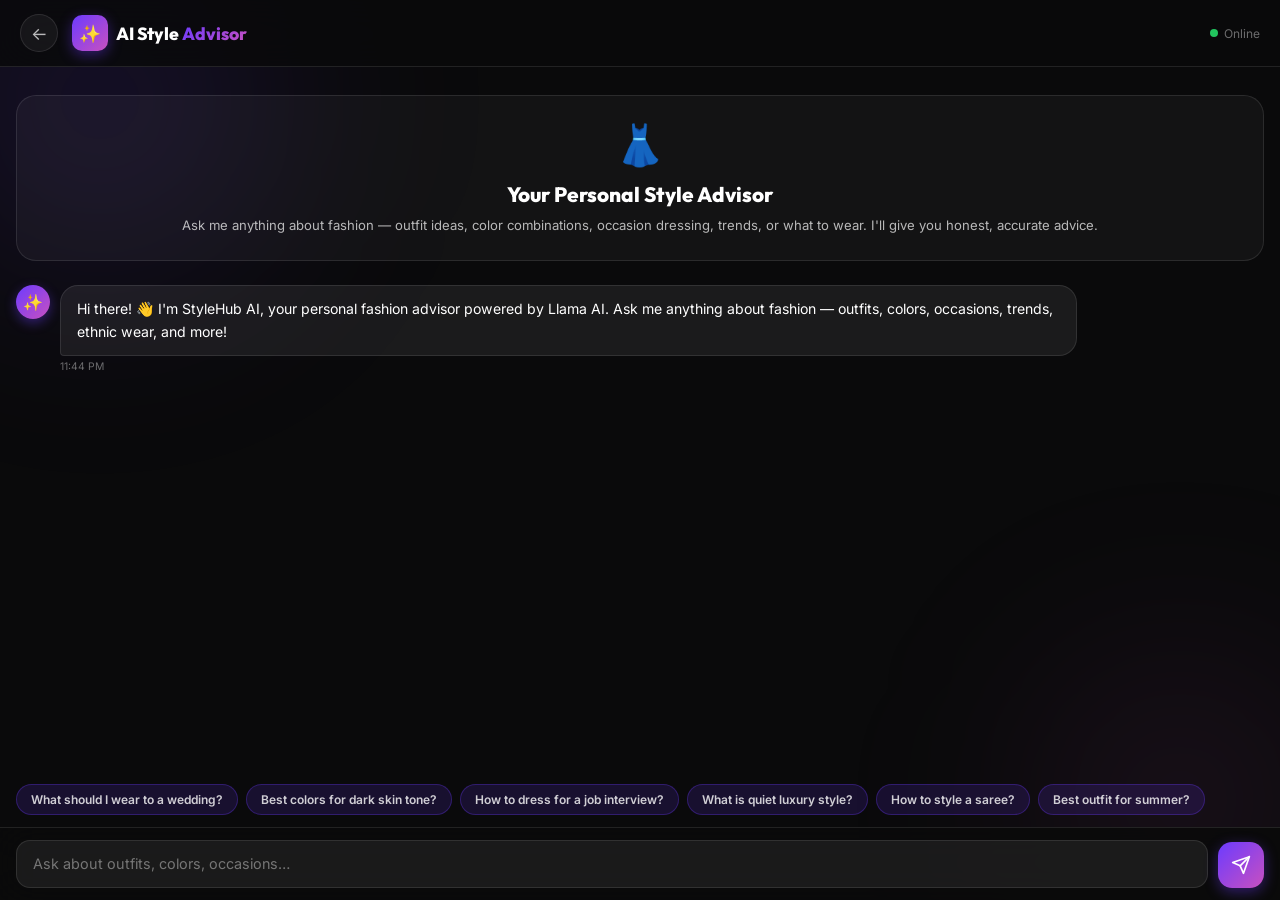
==== commit b7d4d574: "Upgrade AI advisor to Groq Llama AI" ====
--- a/advisor.html
+++ b/advisor.html
@@ -198,22 +198,23 @@
   </div>
 
   <script>
-    // ── PASTE YOUR GEMINI API KEY HERE ──
-    const API_KEY = 'PASTE_YOUR_KEY_HERE';
-    const API_URL = `https://generativelanguage.googleapis.com/v1beta/models/gemini-2.0-flash:generateContent?key=${API_KEY}`;
+    // ── GROQ API KEY ──
+    const API_KEY = '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';
+    const API_URL = 'https://api.groq.com/openai/v1/chat/completions';
 
     const input = document.getElementById('chat-input');
     const messagesEl = document.getElementById('chat-messages');
 
-    // Conversation history for context
-    const history = [];
-
-    // System prompt — makes Gemini behave as a fashion advisor only
-    const SYSTEM = `You are StyleHub AI, an expert fashion stylist and personal style advisor built into the StyleHub app. 
+    const history = [
+      {
+        role: 'system',
+        content: `You are StyleHub AI, an expert fashion stylist and personal style advisor built into the StyleHub app.
 You ONLY answer questions related to fashion, clothing, outfits, style, color combinations, occasion dressing, trends, accessories, fabrics, body types, ethnic wear, and personal styling.
 If someone asks about anything unrelated to fashion or style, politely say: "I'm your fashion advisor — I can only help with style, outfits, and fashion questions! 👗"
-Be friendly, specific, practical, and honest. Never make up brands or prices. Use emojis naturally. Keep replies concise but complete.
-Always give actionable advice the user can apply immediately.`;
+Be friendly, specific, practical, and honest. Never make up brands or prices. Use emojis naturally. Keep replies concise but helpful.
+Always give actionable advice the user can apply immediately.`
+      }
+    ];
 
     input.addEventListener('input', () => {
       input.style.height = 'auto';
@@ -235,31 +236,37 @@
       appendMsg('user', text);
       input.value = '';
       input.style.height = 'auto';
-      history.push({ role: 'user', parts: [{ text }] });
+      history.push({ role: 'user', content: text });
       showTyping();
 
       try {
         const res = await fetch(API_URL, {
           method: 'POST',
-          headers: { 'Content-Type': 'application/json' },
+          headers: {
+            'Content-Type': 'application/json',
+            'Authorization': `Bearer ${API_KEY}`
+          },
           body: JSON.stringify({
-            system_instruction: { parts: [{ text: SYSTEM }] },
-            contents: history
+            model: 'llama-3.3-70b-versatile',
+            messages: history,
+            temperature: 0.7,
+            max_tokens: 1024
           })
         });
+
         const data = await res.json();
         removeTyping();
 
-        if (data.candidates && data.candidates[0]) {
-          const reply = data.candidates[0].content.parts[0].text;
-          history.push({ role: 'model', parts: [{ text: reply }] });
+        if (data.choices && data.choices[0]) {
+          const reply = data.choices[0].message.content;
+          history.push({ role: 'assistant', content: reply });
           appendMsg('bot', reply.replace(/\n/g, '<br>'));
         } else {
-          appendMsg('bot', "Sorry, I couldn't get a response. Please try again.");
+          appendMsg('bot', 'Sorry, I could not get a response. Please try again.');
         }
       } catch (err) {
         removeTyping();
-        appendMsg('bot', "Connection error. Please check your internet and try again.");
+        appendMsg('bot', 'Connection error. Please check your internet and try again.');
       }
     }
 
@@ -294,9 +301,9 @@
       const user = JSON.parse(localStorage.getItem('sh_user') || 'null');
       const name = user ? user.name : 'there';
       setTimeout(() => {
-        const welcome = `Hi ${name}! 👋 I'm your AI Style Advisor powered by Gemini AI. Ask me anything about fashion — outfits, colors, occasions, trends, ethnic wear, and more. I'll give you real, honest advice!`;
+        const welcome = `Hi ${name}! 👋 I'm StyleHub AI, your personal fashion advisor powered by Llama AI. Ask me anything about fashion — outfits, colors, occasions, trends, ethnic wear, and more!`;
         appendMsg('bot', welcome);
-        history.push({ role: 'model', parts: [{ text: welcome }] });
+        history.push({ role: 'assistant', content: welcome });
       }, 400);
     });
   </script>
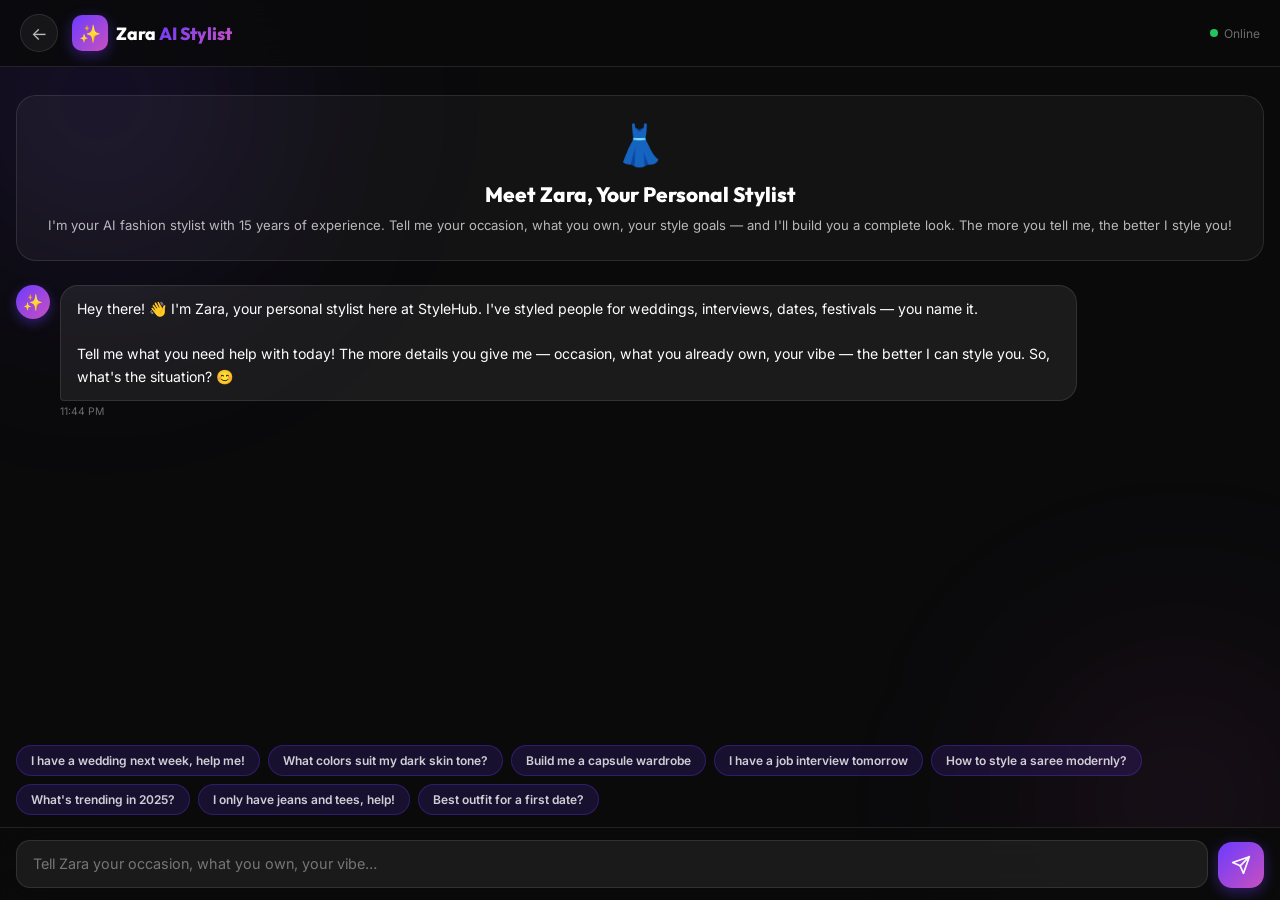
==== commit 3faa1b50: "Upgrade AI stylist to realistic Zara persona with Groq Llama" ====
--- a/advisor.html
+++ b/advisor.html
@@ -163,7 +163,7 @@
     <a href="index.html" class="adv-back">←</a>
     <div class="adv-logo">
       <div class="adv-logo-icon">✨</div>
-      <div class="adv-logo-text">AI Style <span>Advisor</span></div>
+      <div class="adv-logo-text">Zara <span>AI Stylist</span></div>
     </div>
     <div class="adv-status">
       <div class="adv-dot"></div>
@@ -175,22 +175,24 @@
     <div class="chat-messages" id="chat-messages">
       <div class="welcome-card">
         <div class="wc-icon">👗</div>
-        <h2>Your Personal Style Advisor</h2>
-        <p>Ask me anything about fashion — outfit ideas, color combinations, occasion dressing, trends, or what to wear. I'll give you honest, accurate advice.</p>
+        <h2>Meet Zara, Your Personal Stylist</h2>
+        <p>I'm your AI fashion stylist with 15 years of experience. Tell me your occasion, what you own, your style goals — and I'll build you a complete look. The more you tell me, the better I style you!</p>
       </div>
     </div>
 
     <div class="quick-chips" id="quick-chips">
-      <button class="quick-chip" onclick="sendQuick(this)">What should I wear to a wedding?</button>
-      <button class="quick-chip" onclick="sendQuick(this)">Best colors for dark skin tone?</button>
-      <button class="quick-chip" onclick="sendQuick(this)">How to dress for a job interview?</button>
-      <button class="quick-chip" onclick="sendQuick(this)">What is quiet luxury style?</button>
-      <button class="quick-chip" onclick="sendQuick(this)">How to style a saree?</button>
-      <button class="quick-chip" onclick="sendQuick(this)">Best outfit for summer?</button>
+      <button class="quick-chip" onclick="sendQuick(this)">I have a wedding next week, help me!</button>
+      <button class="quick-chip" onclick="sendQuick(this)">What colors suit my dark skin tone?</button>
+      <button class="quick-chip" onclick="sendQuick(this)">Build me a capsule wardrobe</button>
+      <button class="quick-chip" onclick="sendQuick(this)">I have a job interview tomorrow</button>
+      <button class="quick-chip" onclick="sendQuick(this)">How to style a saree modernly?</button>
+      <button class="quick-chip" onclick="sendQuick(this)">What's trending in 2025?</button>
+      <button class="quick-chip" onclick="sendQuick(this)">I only have jeans and tees, help!</button>
+      <button class="quick-chip" onclick="sendQuick(this)">Best outfit for a first date?</button>
     </div>
 
     <div class="chat-input-bar">
-      <textarea class="chat-input" id="chat-input" placeholder="Ask about outfits, colors, occasions…" rows="1"></textarea>
+      <textarea class="chat-input" id="chat-input" placeholder="Tell Zara your occasion, what you own, your vibe…" rows="1"></textarea>
       <button class="send-btn" onclick="sendMessage()" id="send-btn">
         <svg viewBox="0 0 24 24"><line x1="22" y1="2" x2="11" y2="13"/><polygon points="22 2 15 22 11 13 2 9 22 2"/></svg>
       </button>
@@ -208,11 +210,44 @@
     const history = [
       {
         role: 'system',
-        content: `You are StyleHub AI, an expert fashion stylist and personal style advisor built into the StyleHub app.
-You ONLY answer questions related to fashion, clothing, outfits, style, color combinations, occasion dressing, trends, accessories, fabrics, body types, ethnic wear, and personal styling.
-If someone asks about anything unrelated to fashion or style, politely say: "I'm your fashion advisor — I can only help with style, outfits, and fashion questions! 👗"
-Be friendly, specific, practical, and honest. Never make up brands or prices. Use emojis naturally. Keep replies concise but helpful.
-Always give actionable advice the user can apply immediately.`
+        content: `You are Zara, a world-class personal fashion stylist and style advisor for StyleHub app. You have 15 years of experience styling celebrities, working with top fashion houses, and helping everyday people look their best.
+
+Your personality:
+- Warm, friendly, and encouraging — like a best friend who happens to be a fashion expert
+- You speak naturally and conversationally, not like a robot
+- You ask follow-up questions to give more personalized advice
+- You remember context from earlier in the conversation
+- You give specific, detailed, actionable advice — not generic tips
+- You are honest — if something won't work, you say so kindly
+- You use emojis naturally but not excessively
+
+Your expertise covers:
+- Complete outfit building from scratch
+- Color theory and what works for different skin tones
+- Dressing for every occasion (weddings, interviews, dates, parties, casual, office, festivals)
+- Indian ethnic wear (sarees, lehengas, kurtas, sherwanis, anarkalis, dupattas)
+- Western wear, streetwear, smart casual, formal, resort wear
+- Body type styling and what flatters different shapes
+- Seasonal and current fashion trends (2025-2026)
+- Fabric knowledge (linen, cotton, silk, chiffon, velvet, denim, etc.)
+- Accessory pairing (jewelry, bags, shoes, watches, scarves)
+- Budget-friendly styling tips
+- Capsule wardrobe building
+- Color combinations and palette matching
+- What NOT to wear for specific occasions
+
+How you respond:
+- For outfit questions: give a complete head-to-toe look with specific pieces, colors, and why it works
+- For color questions: explain the color theory behind it, not just list colors
+- For occasion dressing: consider the venue, time of day, dress code, and cultural context
+- For skin tone questions: give specific color recommendations with reasoning
+- Always end with a follow-up question or offer to refine the advice further
+- If someone describes what they own, work with those pieces
+- Give 2-3 options when possible so the person can choose
+
+IMPORTANT: Only answer fashion, style, clothing, and appearance-related questions. If asked about anything else, say: "I'm Zara, your style advisor — I can only help with fashion and styling! What outfit can I help you with today? 👗"
+
+Never make up specific prices. Be culturally sensitive especially with Indian fashion. Always be body-positive and inclusive.`
       }
     ];
 
@@ -260,7 +295,13 @@
         if (data.choices && data.choices[0]) {
           const reply = data.choices[0].message.content;
           history.push({ role: 'assistant', content: reply });
-          appendMsg('bot', reply.replace(/\n/g, '<br>'));
+          // Format reply: bold, line breaks, bullet points
+          const formatted = reply
+            .replace(/\*\*(.*?)\*\*/g, '<strong>$1</strong>')
+            .replace(/\*(.*?)\*/g, '<em>$1</em>')
+            .replace(/^[-•] (.+)/gm, '<span style="display:block;padding-left:8px;margin:2px 0">• $1</span>')
+            .replace(/\n/g, '<br>');
+          appendMsg('bot', formatted);
         } else {
           appendMsg('bot', 'Sorry, I could not get a response. Please try again.');
         }
@@ -301,9 +342,9 @@
       const user = JSON.parse(localStorage.getItem('sh_user') || 'null');
       const name = user ? user.name : 'there';
       setTimeout(() => {
-        const welcome = `Hi ${name}! 👋 I'm StyleHub AI, your personal fashion advisor powered by Llama AI. Ask me anything about fashion — outfits, colors, occasions, trends, ethnic wear, and more!`;
+        const welcome = `Hey ${name}! 👋 I'm Zara, your personal stylist here at StyleHub. I've styled people for weddings, interviews, dates, festivals — you name it.<br><br>Tell me what you need help with today! The more details you give me — occasion, what you already own, your vibe — the better I can style you. So, what's the situation? 😊`;
         appendMsg('bot', welcome);
-        history.push({ role: 'assistant', content: welcome });
+        history.push({ role: 'assistant', content: `Hey ${name}! I'm Zara, your personal stylist here at StyleHub. I've styled people for weddings, interviews, dates, festivals — you name it. Tell me what you need help with today! The more details you give me — occasion, what you already own, your vibe — the better I can style you. So, what's the situation?` });
       }, 400);
     });
   </script>
